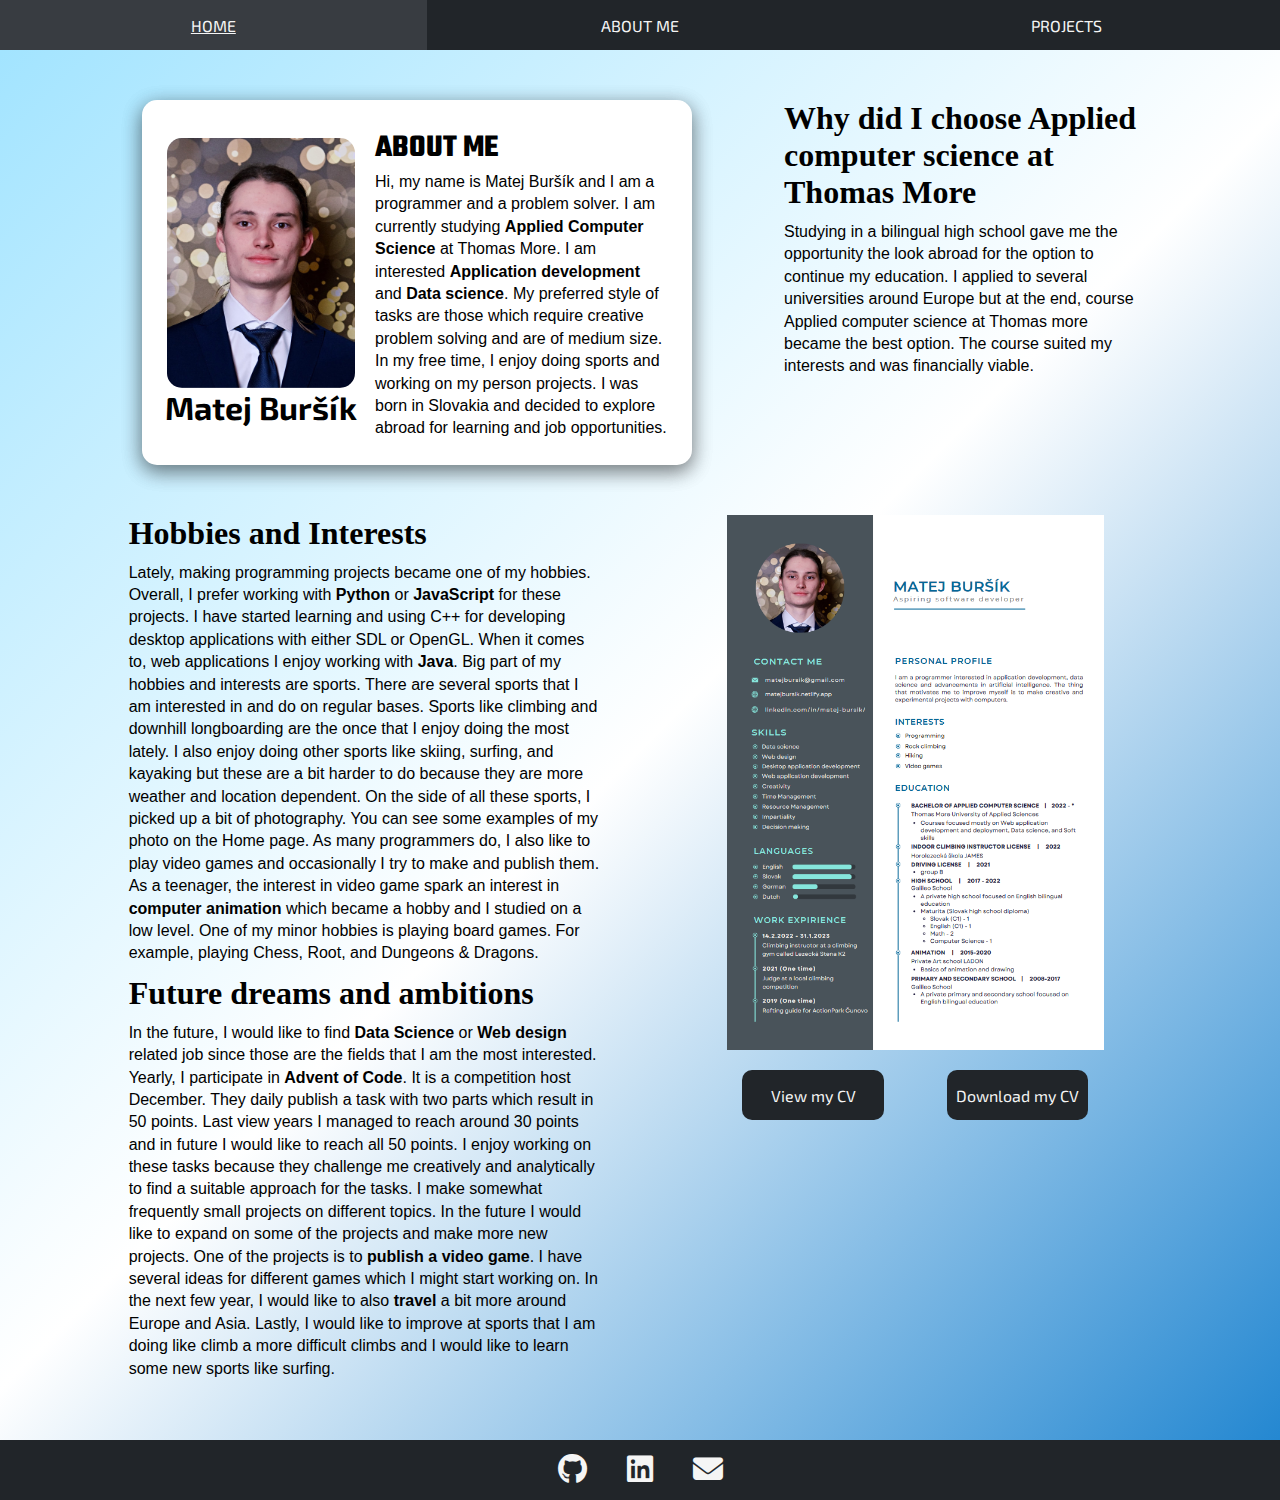
==== about.html @ 6c60d0b0 "updated text in Hobbies and Interests" ====
<!DOCTYPE html>
<html lang="en">
<head>
    <meta charset="UTF-8">
    <meta name="author" content="Matej Buršík">
    <meta name="description" content="Portfolio showcasing information about me and projects that I worked on.">
    <meta name="viewport" content="width=device-width, initial-scale=1.0">
    <link rel="icon" href="assets/favicon.ico">
    <title>About Me</title>
    <link rel="stylesheet" href="css/style.css">
    <link rel="stylesheet" href="css/fonts.css">
    <link rel="stylesheet" href="css/about.css">
    <link rel="stylesheet" href="https://cdnjs.cloudflare.com/ajax/libs/font-awesome/6.2.0/css/all.min.css">
</head>
<body>
    <header>
        <div id="navBar">
            <a href="index.html" class="navButton exo-2">
                <p>HOME</p>
            </a>
            <a href="about.html" class="navButton exo-2">
                <p>ABOUT ME</p>
            </a>
            <a href="projects.html" class="navButton exo-2">
                <p>PROJECTS</p>
            </a>
        </div>
    </header>

    <section id="spacer"></section>

    <section id="profileACS">
        <div id="profileCard">
            <div id="profileMe">
                <img src="assets/profile.jpg" alt="Photo of me">
                <h2 class="exo-2" style="text-align: center;">Matej Buršík</h2>
            </div>
            <div id="profileAbout">
                <h2 class="teko">ABOUT ME</h2>
                <p class="arial">
                    Hi, my name is Matej Buršík and I am a programmer and a problem solver. I am currently studying <span class="bold">Applied Computer Science</span> at Thomas More. 
                    I am interested <span class="bold">Application development</span> and <span class="bold">Data science</span>. 
                    My preferred style of tasks are those which require creative problem solving and are of medium size. 
                    In my free time, I enjoy doing sports and working on my person projects. I was born in Slovakia and decided to explore abroad for learning and job opportunities.
                </p>
            </div>
        </div>

        <div id="ACS">
            <h2>Why did I choose Applied computer science at Thomas&nbspMore</h2>
            <p class="arial">
                Studying in a bilingual high school gave me the opportunity the look abroad for the option to continue my education. I applied to several universities around Europe but at 
                the end, course Applied computer science at Thomas more became the best option. The course suited my interests and was financially viable. 
            </p>
        </div>
    </section>

    <section id="PHIF">
        <div id="HIF">
            <div>
                <h2>Hobbies and Interests</h2>
                <p class="arial">
                    Lately, making programming projects became one of my hobbies. Overall, I prefer working with <span class="bold">Python</span> or <span class="bold">JavaScript</span> for these projects. 
                    I have started learning and using C++ for developing desktop applications with either SDL or OpenGL. 
                    When it comes to, web applications I enjoy working with <span class="bold">Java</span>. Big part of my hobbies and interests are sports. 
                    There are several sports that I am interested in and do on regular bases. Sports like climbing and downhill longboarding are the once that I enjoy doing the most lately. 
                    I also enjoy doing other sports like skiing, surfing, and kayaking but these are a bit harder to do because they are more weather and location dependent. On the side of all these sports, I picked up a bit of photography. 
                    You can see some examples of my photo on the Home page. As many programmers do, I also like to play video games and occasionally I try to make and publish them. 
                    As a teenager, the interest in video game spark an interest in <span class="bold">computer animation</span> which became a hobby and I studied on a low level. 
                    One of my minor hobbies is playing board games. For example, playing Chess, Root, and Dungeons & Dragons.
                </p>
            </div>
            <div>
                <h2>Future dreams and ambitions</h2>
                <p class="arial">
                    In the future, I would like to find <span class="bold">Data Science</span> or <span class="bold">Web design</span> related job since those are the fields that I am the most interested.
                    Yearly, I participate in <span class="bold"><a href="https://adventofcode.com/">Advent of Code</a></span>. It is a competition host December. They daily publish a task with two parts which result in 50 points.
                    Last view years I managed to reach around 30 points and in future I would like to reach all 50 points. I enjoy working on these tasks because they challenge me 
                    creatively and analytically to find a suitable approach for the tasks.
                    I make somewhat frequently small projects on different topics. In the future I would like to expand on some of the projects and make more new projects.
                    One of the projects is to <span class="bold">publish a video game</span>. I have several ideas for different games which I might start working on.
                    In the next few year, I would like to also <span class="bold">travel</span> a bit more around Europe and Asia.
                    Lastly, I would like to improve at sports that I am doing like climb a more difficult climbs and I would like to learn some new sports like surfing.
                </p>
            </div>
        </div>

        <div id="cv">
            <img src="assets/miniCV.png" alt="photo of my CV">
            <div id="cvButtons">
                <a href="matej_bursik_CV.html" class="cvButton exo-2" target="_blank">
                    <p>View my CV</p>
                </a>
                <a href="assets/matej_bursik_CV.pdf" class="cvButton exo-2" download>
                    <p>Download my CV</p>
                </a>
            </div>
        </div>
    </section>

    <footer>
        <div id="foot">
            <div class="footButton">
                <a href="https://github.com/MatejBursik" target="_blank">
                    <i class="fa-brands fa-github"></i>
                </a>
            </div>
            <div class="footButton">
                <a href="https://www.linkedin.com/in/matej-bursik/" target="_blank">
                    <i class="fa-brands fa-linkedin"></i>
                </a>
            </div>
            <div class="footButton">
                <a href="mailto:matejbursik@gmail.com">
                    <i class="fa-solid fa-envelope"></i>
                </a>
            </div>
        </div>
    </footer>
</body>
</html>
---- css/style.css ----
*{
    margin: 0;
    padding: 0;
    box-sizing: border-box;
    transition: all 0.2s;
}

body{
    background: rgb(159,227,255);
    background: linear-gradient(135deg, rgba(159,227,255,1) 0%, rgba(255,255,255,1) 50%, rgba(26,130,207,1) 100%);
    /*
    background: rgb(159,227,255);
    background: linear-gradient(90deg, rgba(159,227,255,1) 0%, rgba(255,255,255,1) 50%, rgba(0,93,162,1) 100%);
    */
}

header,
footer{
    z-index: 99;
}

header{
    position: fixed;
    width: 100%;
}

#spacer{
    height: 50px;
    margin: 0;
    padding: 0;
}

#navBar{
    display: flex;
    width: 100%;
    height: 50px;
    flex-direction: row;
    background-color: #212529;
}

a{
    text-decoration: none;
}

#navBar a:hover{
    text-decoration: underline;
}

.navButton{
    display: flex;
    width: 100%;
    max-height: 100%;
    justify-content: center;
    align-items: center;
    color: whitesmoke;
}

.navButton:hover{
    background-color: #383c41;
}

#foot{
    display: flex;
    width: 100%;
    height: 60px;
    flex-direction: row;
    justify-content: center;
    background-color: #212529;
}

.footButton{
    display: flex;
    justify-content: center;
    align-items: center;
    margin: 20px;
}

.footButton a{
    font-size: 30px;
    color: #f5f5f5;
}

.footButton a:hover{
    color: #808080;
}

.bold{
    font-weight: bolder;
}
---- css/fonts.css ----
@import url('https://fonts.googleapis.com/css2?family=Exo+2:ital,wght@0,100..900;1,100..900&display=swap');
@import url('https://fonts.googleapis.com/css2?family=Quicksand:wght@300..700&display=swap');
@import url('https://fonts.googleapis.com/css2?family=Teko:wght@300..700&display=swap');
@import url('https://fonts.googleapis.com/css2?family=Libre+Baskerville:ital,wght@0,400;0,700;1,400&display=swap');

.exo-2{
    font-family: "Exo 2", sans-serif;
}

.quicksand{
    font-family: "Quicksand", sans-serif;
}

.teko{
    font-family: "Teko", sans-serif;
    font-size: large;
}

.monospace{
    font-family: monospace;
}

.arial{
    font-family: Arial, Helvetica, sans-serif;
}
---- css/about.css ----
section{
    margin: 50px;
}

#profileACS{
    display: flex;
    justify-content: space-evenly;
}

#profileCard{
    display: flex;
    flex-direction: row;
    justify-content: center;
    align-items: center;
    max-width: 550px;
    padding: 15px;
    border-radius: 15px;
    background-color: white;
    box-shadow: 0 6px 20px 0 rgba(0, 0, 0, 0.3), 0 6px 20px 0 rgba(0, 0, 0, 0.3);
}

#profileCard h2,
#HIF h2,
#ACS h2{
    font-size: xx-large;
}

#profileCard p,
#HIF p,
#ACS p{
    font-size: medium;
    line-height: 1.4;
}

#profileMe{
    display: flex;
    flex-direction: column;
    align-items: center;
    width: 40%;
}

#profileMe img{
    max-width: 90%;
    border-radius: 15px;
}

#profileAbout{
    width: 60%;
    padding: 10px;
}

#profileAbout a,
#HIF a{
    color: black;
}

#profileAbout a:hover,
#HIF a:hover{
    color: #2c00a5;
    text-decoration: underline;
}

#PHIF{
    display: flex;
    justify-content: space-evenly;
}

#cv{
    display: flex;
    flex-direction: column;
    width: 40%;
    align-items: center;
}

#cv img{
    max-width: 80%;
}

#cvButtons{
    width: 100%;
    display: flex;
    flex-direction: row;
    justify-content: space-evenly;
    margin-top: 20px;
}

.cvButton{
    width: 30%;
    height: 50px;
    display: flex;
    justify-content: center;
    align-items: center;
    text-align: center;
    border-radius: 10px;
    padding: 5px;
    background-color: #212529;
    color: whitesmoke;
}

.cvButton:hover{
    background-color: #383c41;
    text-decoration: underline;
}

#HIF{
    width: 40%;
    display: flex;
    flex-direction: column;
    justify-content: space-evenly;
}

#ACS{
    width: 30%;
}

#HIF h2,
#HIF p,
#ACS h2,
#ACS p{
    margin-bottom: 10px;
}

@media screen and (max-width: 1250px){
    #PHIF{
        display: flex;
        flex-direction: column-reverse;
        align-content: space-between;
    }

    #cv{
        width: 70%;
        margin: auto;
    }

    #HIF{
        width: 80%;
        padding-top: 50px;
        margin: auto;
    }
}

@media screen and (max-width: 1045px){
    #profileACS{
        flex-direction: column;
    }

    #ACS{
        width: 80%;
        margin: auto;
        margin-top: 25px;
    }

    #ACS h2{
        text-align: center;
    }

    #profileCard{
        margin: auto;
    }

    #cv{
        width: 75%;
    }

    .cvButton{
        width: 40%;
    }
}

@media screen and (max-width: 575px){
    section{
        margin: 20px;
    }

    #profileCard{
        display: flex;
        flex-direction: column;
        align-items: center;
    }

    #profileMe{
        display: flex;
        flex-direction: column-reverse;
        width: 90%;
    }
    
    #profileMe img{
        max-width: 50%;
        border-radius: 10px;
    }
    
    #profileAbout{
        display: flex;
        flex-direction: column;
        align-items: center;
        width: 90%;
    }

    #ACS,
    #HIF{
        width: 90%;
    }
}

@media screen and (max-width: 505px){
    #cvButtons{
        display: flex;
        flex-direction: column;
        margin-top: 0px;
    }
    
    .cvButton{
        width: 70%;
        margin: auto;
        margin-top: 20px;
    }
}
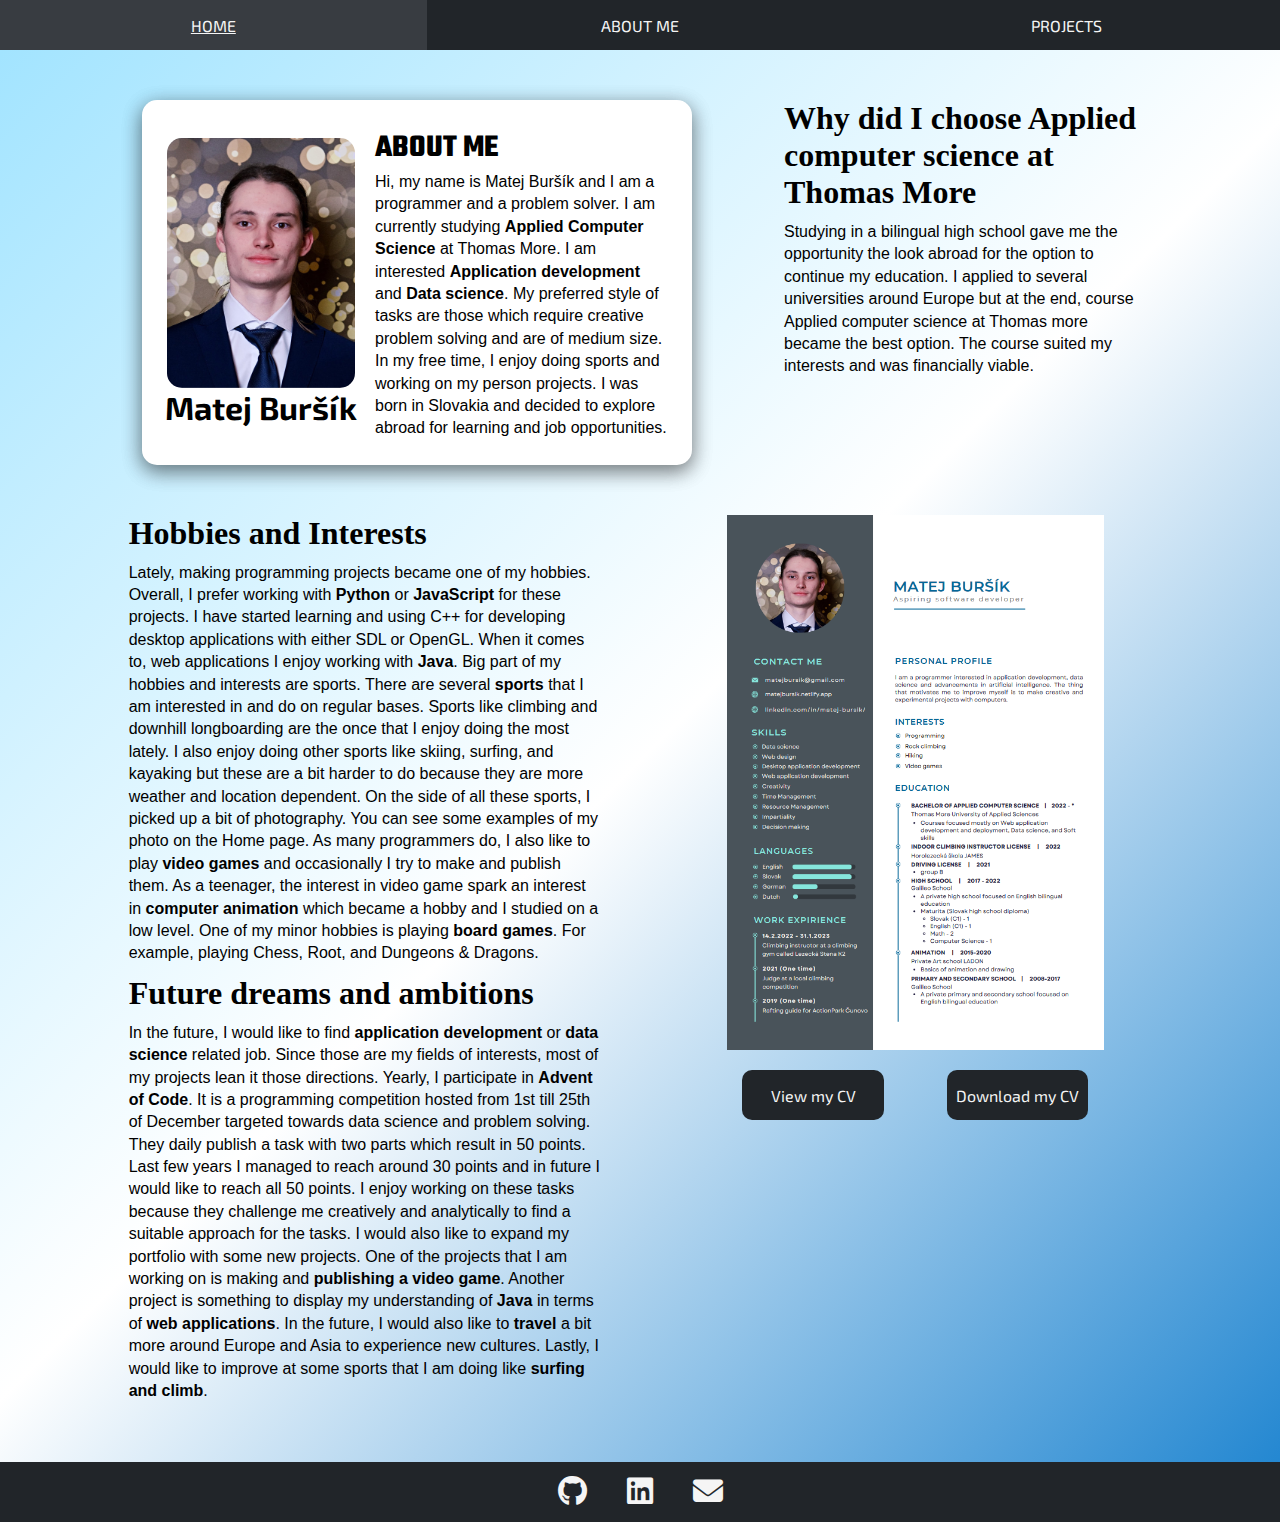
==== commit 86241dc4: "updated text in Future dreams and Ambitions" ====
--- a/about.html
+++ b/about.html
@@ -63,24 +63,24 @@
                     Lately, making programming projects became one of my hobbies. Overall, I prefer working with <span class="bold">Python</span> or <span class="bold">JavaScript</span> for these projects. 
                     I have started learning and using C++ for developing desktop applications with either SDL or OpenGL. 
                     When it comes to, web applications I enjoy working with <span class="bold">Java</span>. Big part of my hobbies and interests are sports. 
-                    There are several sports that I am interested in and do on regular bases. Sports like climbing and downhill longboarding are the once that I enjoy doing the most lately. 
+                    There are several <span class="bold">sports</span> that I am interested in and do on regular bases. Sports like climbing and downhill longboarding are the once that I enjoy doing the most lately. 
                     I also enjoy doing other sports like skiing, surfing, and kayaking but these are a bit harder to do because they are more weather and location dependent. On the side of all these sports, I picked up a bit of photography. 
-                    You can see some examples of my photo on the Home page. As many programmers do, I also like to play video games and occasionally I try to make and publish them. 
+                    You can see some examples of my photo on the Home page. As many programmers do, I also like to play <span class="bold">video games</span> and occasionally I try to make and publish them. 
                     As a teenager, the interest in video game spark an interest in <span class="bold">computer animation</span> which became a hobby and I studied on a low level. 
-                    One of my minor hobbies is playing board games. For example, playing Chess, Root, and Dungeons & Dragons.
+                    One of my minor hobbies is playing <span class="bold">board games</span>. For example, playing Chess, Root, and Dungeons & Dragons.
                 </p>
             </div>
             <div>
                 <h2>Future dreams and ambitions</h2>
                 <p class="arial">
-                    In the future, I would like to find <span class="bold">Data Science</span> or <span class="bold">Web design</span> related job since those are the fields that I am the most interested.
-                    Yearly, I participate in <span class="bold"><a href="https://adventofcode.com/">Advent of Code</a></span>. It is a competition host December. They daily publish a task with two parts which result in 50 points.
-                    Last view years I managed to reach around 30 points and in future I would like to reach all 50 points. I enjoy working on these tasks because they challenge me 
-                    creatively and analytically to find a suitable approach for the tasks.
-                    I make somewhat frequently small projects on different topics. In the future I would like to expand on some of the projects and make more new projects.
-                    One of the projects is to <span class="bold">publish a video game</span>. I have several ideas for different games which I might start working on.
-                    In the next few year, I would like to also <span class="bold">travel</span> a bit more around Europe and Asia.
-                    Lastly, I would like to improve at sports that I am doing like climb a more difficult climbs and I would like to learn some new sports like surfing.
+                    In the future, I would like to find <span class="bold">application development</span> or <span class="bold">data science</span> related job. Since those are my fields of interests, most of my projects lean it those directions. 
+                    Yearly, I participate in <span class="bold">Advent of Code</span>. It is a programming competition hosted from 1st till 25th of December targeted towards data science and problem solving. 
+                    They daily publish a task with two parts which result in 50 points. Last few years I managed to reach around 30 points and in future I would like to reach all 50 points. 
+                    I enjoy working on these tasks because they challenge me creatively and analytically to find a suitable approach for the tasks. 
+                    I would also like to expand my portfolio with some new projects. One of the projects that I am working on is making and <span class="bold">publishing a video game</span>. 
+                    Another project is something to display my understanding of <span class="bold">Java</span> in terms of <span class="bold">web applications</span>. 
+                    In the future, I would also like to <span class="bold">travel</span> a bit more around Europe and Asia to experience new cultures. 
+                    Lastly, I would like to improve at some sports that I am doing like <span class="bold">surfing and climb</span>.
                 </p>
             </div>
         </div>
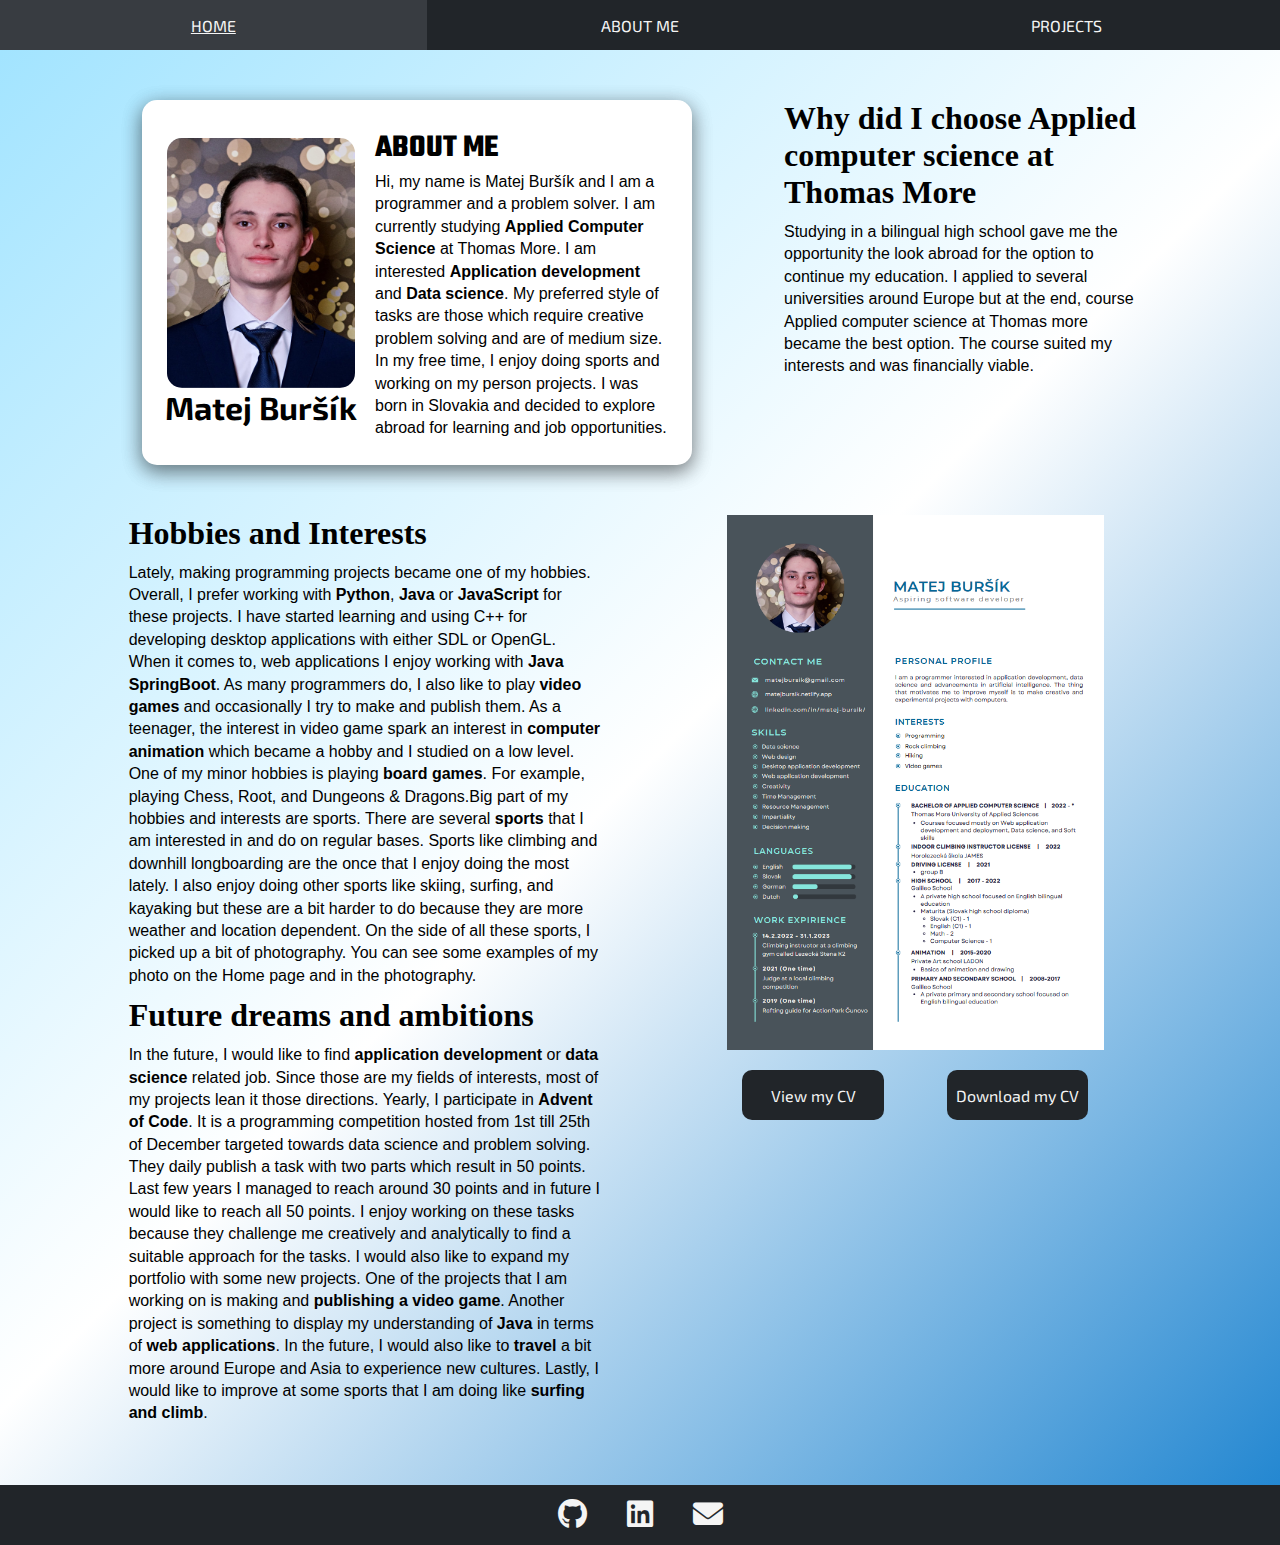
==== commit 6ed14f5a: "updated text in about.html" ====
--- a/about.html
+++ b/about.html
@@ -60,14 +60,14 @@
             <div>
                 <h2>Hobbies and Interests</h2>
                 <p class="arial">
-                    Lately, making programming projects became one of my hobbies. Overall, I prefer working with <span class="bold">Python</span> or <span class="bold">JavaScript</span> for these projects. 
-                    I have started learning and using C++ for developing desktop applications with either SDL or OpenGL. 
-                    When it comes to, web applications I enjoy working with <span class="bold">Java</span>. Big part of my hobbies and interests are sports. 
+                    Lately, making programming projects became one of my hobbies. Overall, I prefer working with <span class="bold">Python</span>, <span class="bold">Java</span> or <span class="bold">JavaScript</span> for these projects. 
+                    I have started learning and using C++ for developing desktop applications with either SDL or OpenGL. When it comes to, web applications I enjoy working with <span class="bold">Java SpringBoot</span>. 
+                    As many programmers do, I also like to play <span class="bold">video games</span> and occasionally I try to make and publish them. 
+                    As a teenager, the interest in video game spark an interest in <span class="bold">computer animation</span> which became a hobby and I studied on a low level. 
+                    One of my minor hobbies is playing <span class="bold">board games</span>. For example, playing Chess, Root, and Dungeons & Dragons.Big part of my hobbies and interests are sports. 
                     There are several <span class="bold">sports</span> that I am interested in and do on regular bases. Sports like climbing and downhill longboarding are the once that I enjoy doing the most lately. 
-                    I also enjoy doing other sports like skiing, surfing, and kayaking but these are a bit harder to do because they are more weather and location dependent. On the side of all these sports, I picked up a bit of photography. 
-                    You can see some examples of my photo on the Home page. As many programmers do, I also like to play <span class="bold">video games</span> and occasionally I try to make and publish them. 
-                    As a teenager, the interest in video game spark an interest in <span class="bold">computer animation</span> which became a hobby and I studied on a low level. 
-                    One of my minor hobbies is playing <span class="bold">board games</span>. For example, playing Chess, Root, and Dungeons & Dragons.
+                    I also enjoy doing other sports like skiing, surfing, and kayaking but these are a bit harder to do because they are more weather and location dependent. 
+                    On the side of all these sports, I picked up a bit of photography. You can see some examples of my photo on the Home page <span> and in the photography</span>.
                 </p>
             </div>
             <div>
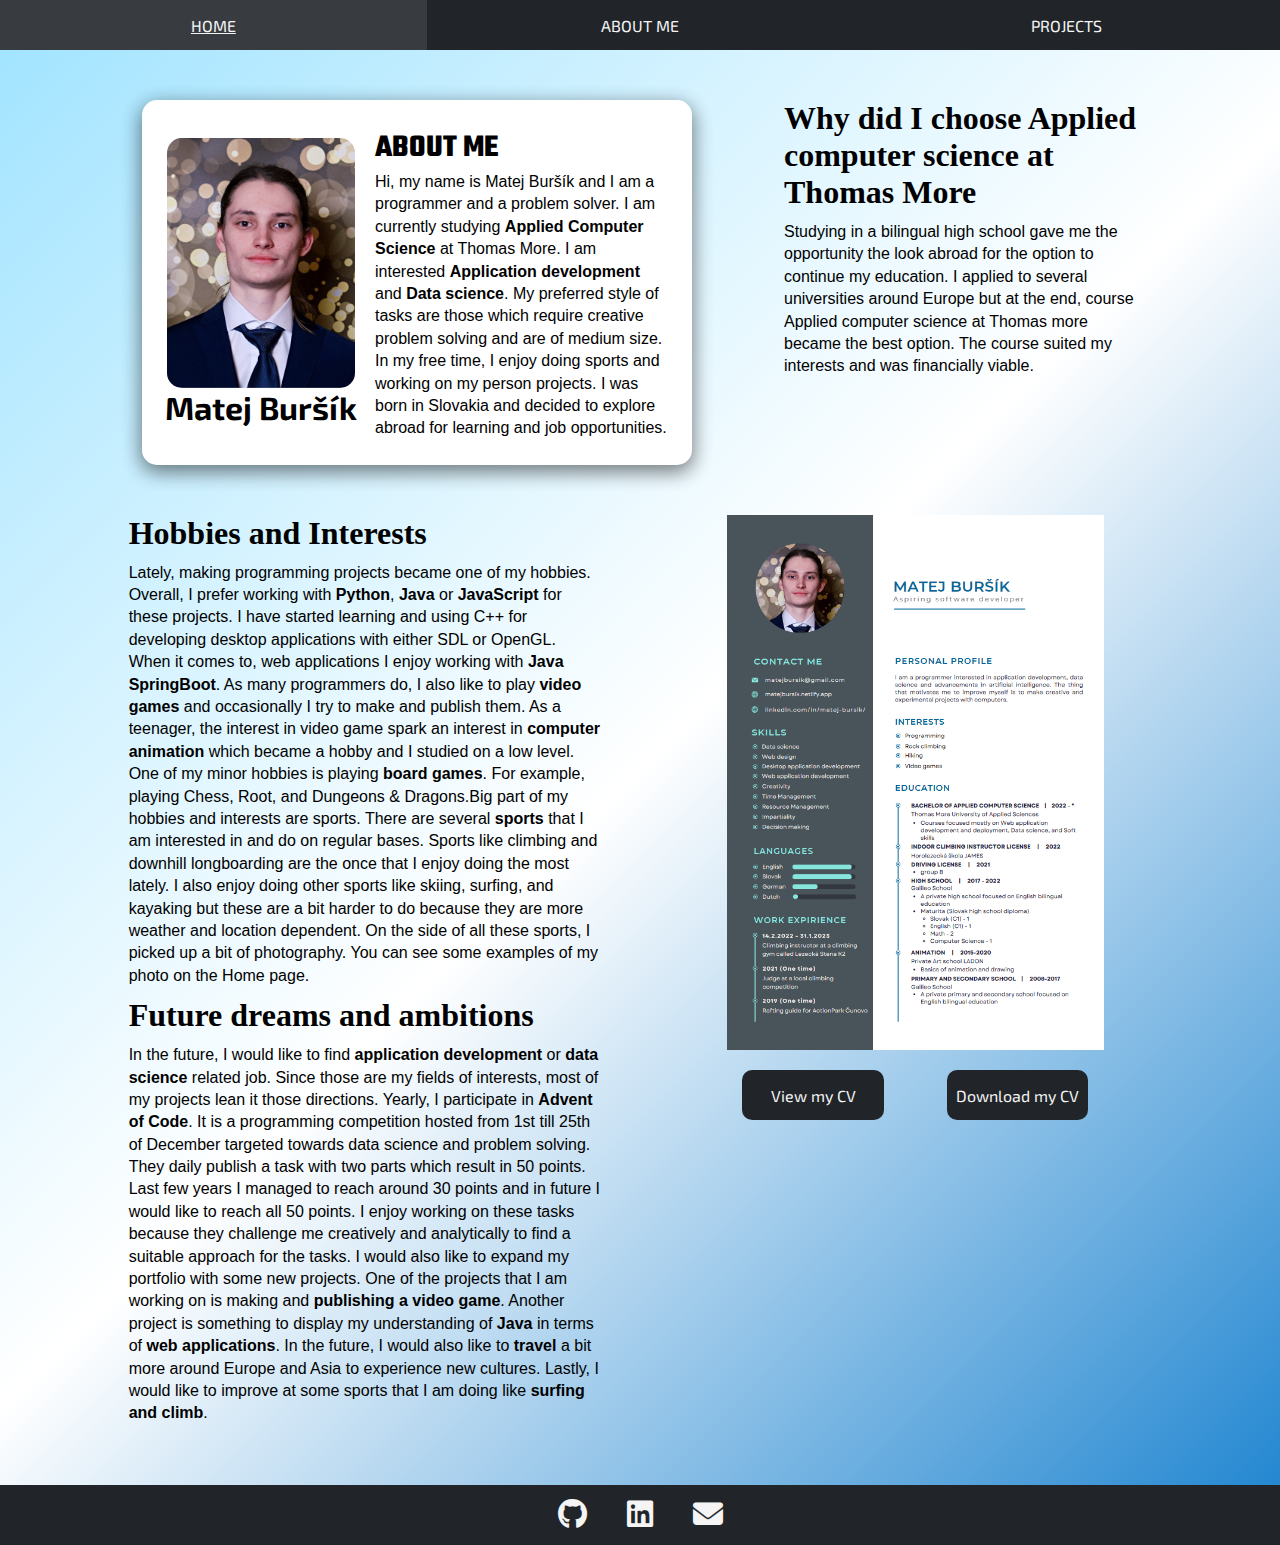
==== commit 9a12b958: "fix" ====
--- a/about.html
+++ b/about.html
@@ -67,7 +67,7 @@
                     One of my minor hobbies is playing <span class="bold">board games</span>. For example, playing Chess, Root, and Dungeons & Dragons.Big part of my hobbies and interests are sports. 
                     There are several <span class="bold">sports</span> that I am interested in and do on regular bases. Sports like climbing and downhill longboarding are the once that I enjoy doing the most lately. 
                     I also enjoy doing other sports like skiing, surfing, and kayaking but these are a bit harder to do because they are more weather and location dependent. 
-                    On the side of all these sports, I picked up a bit of photography. You can see some examples of my photo on the Home page <span> and in the photography</span>.
+                    On the side of all these sports, I picked up a bit of photography. You can see some examples of my photo on the Home page<span style="display: none;"> and in the photography</span>.
                 </p>
             </div>
             <div>
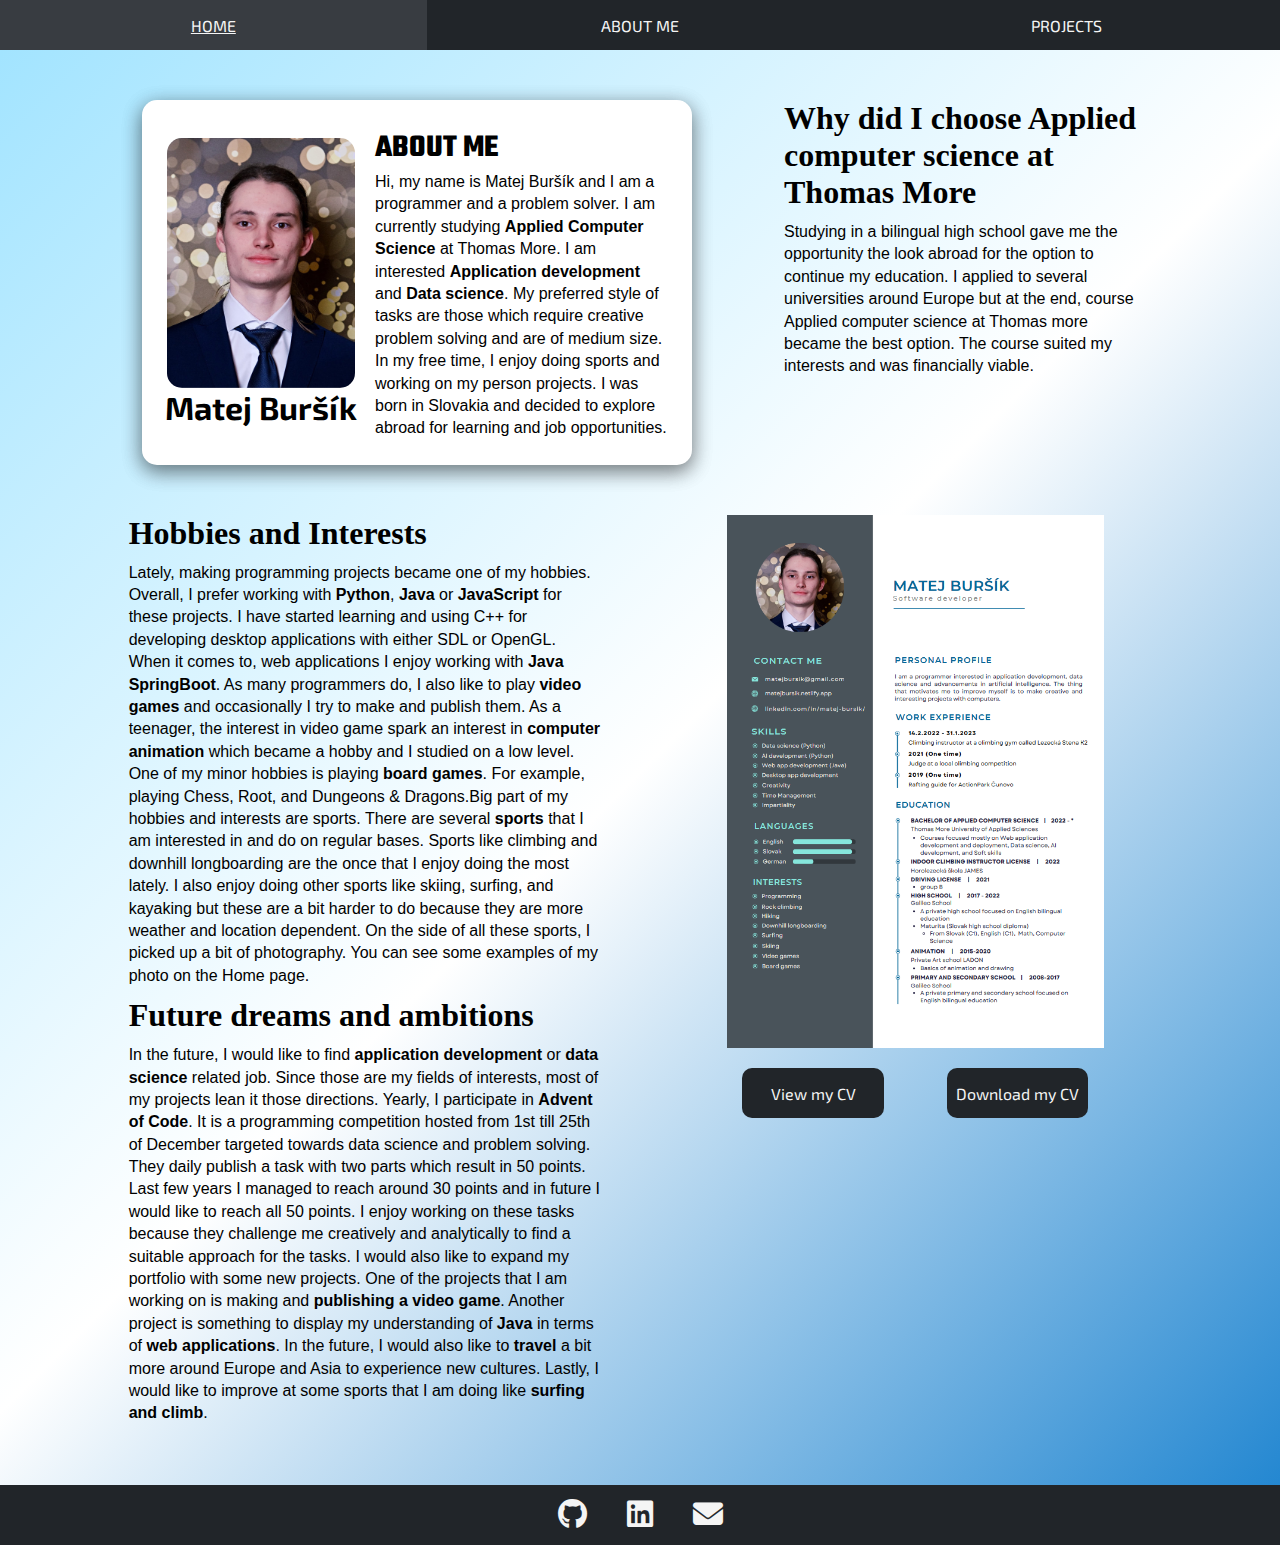
==== commit f68232b0: "updated CV" ====
--- a/about.html
+++ b/about.html
@@ -67,7 +67,7 @@
                     One of my minor hobbies is playing <span class="bold">board games</span>. For example, playing Chess, Root, and Dungeons & Dragons.Big part of my hobbies and interests are sports. 
                     There are several <span class="bold">sports</span> that I am interested in and do on regular bases. Sports like climbing and downhill longboarding are the once that I enjoy doing the most lately. 
                     I also enjoy doing other sports like skiing, surfing, and kayaking but these are a bit harder to do because they are more weather and location dependent. 
-                    On the side of all these sports, I picked up a bit of photography. You can see some examples of my photo on the Home page<span style="display: none;"> and in the photography</span>.
+                    On the side of all these sports, I picked up a bit of photography. You can see some examples of my photo on the Home page<span style="display: none;"> and in the photography portfolio</span>.
                 </p>
             </div>
             <div>
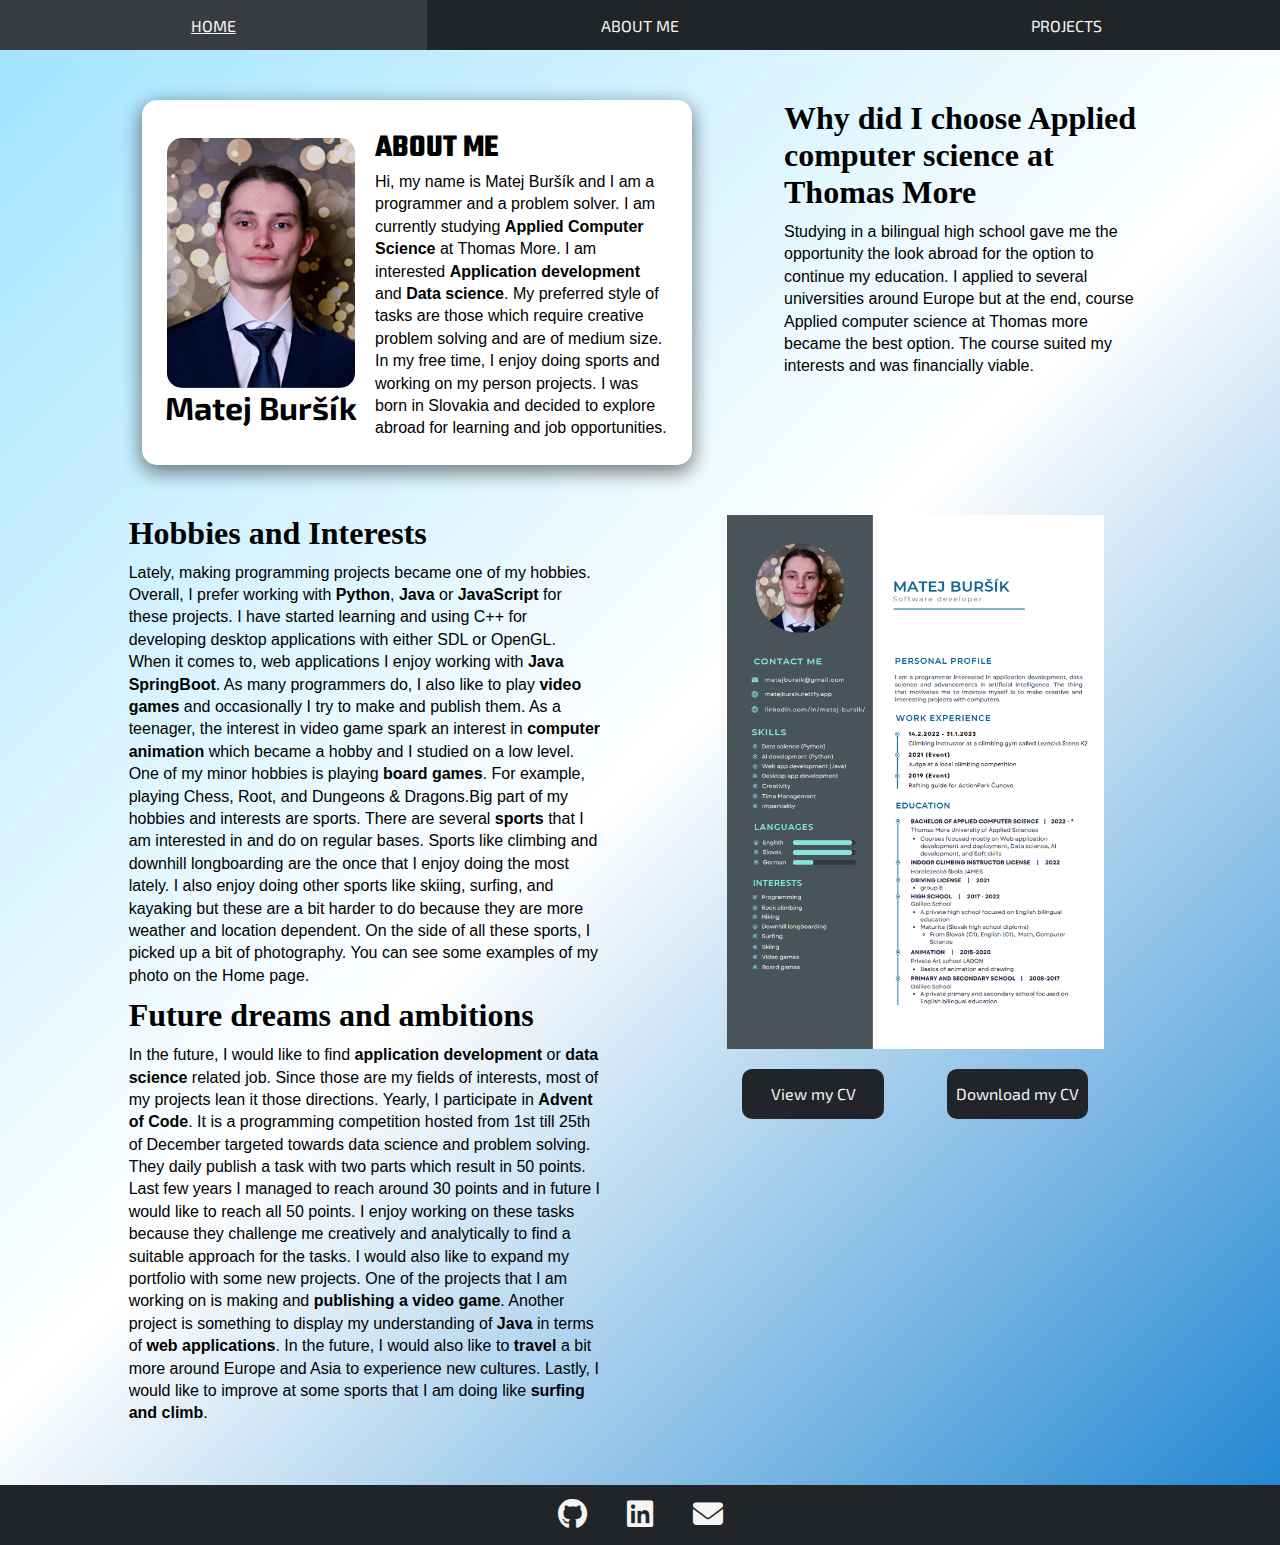
==== commit e35ca205: "deleted photoportfolio" ====
--- a/about.html
+++ b/about.html
@@ -67,7 +67,7 @@
                     One of my minor hobbies is playing <span class="bold">board games</span>. For example, playing Chess, Root, and Dungeons & Dragons.Big part of my hobbies and interests are sports. 
                     There are several <span class="bold">sports</span> that I am interested in and do on regular bases. Sports like climbing and downhill longboarding are the once that I enjoy doing the most lately. 
                     I also enjoy doing other sports like skiing, surfing, and kayaking but these are a bit harder to do because they are more weather and location dependent. 
-                    On the side of all these sports, I picked up a bit of photography. You can see some examples of my photo on the Home page<span style="display: none;"> and in the photography portfolio</span>.
+                    On the side of all these sports, I picked up a bit of photography. You can see some examples of my photo on the Home page.
                 </p>
             </div>
             <div>
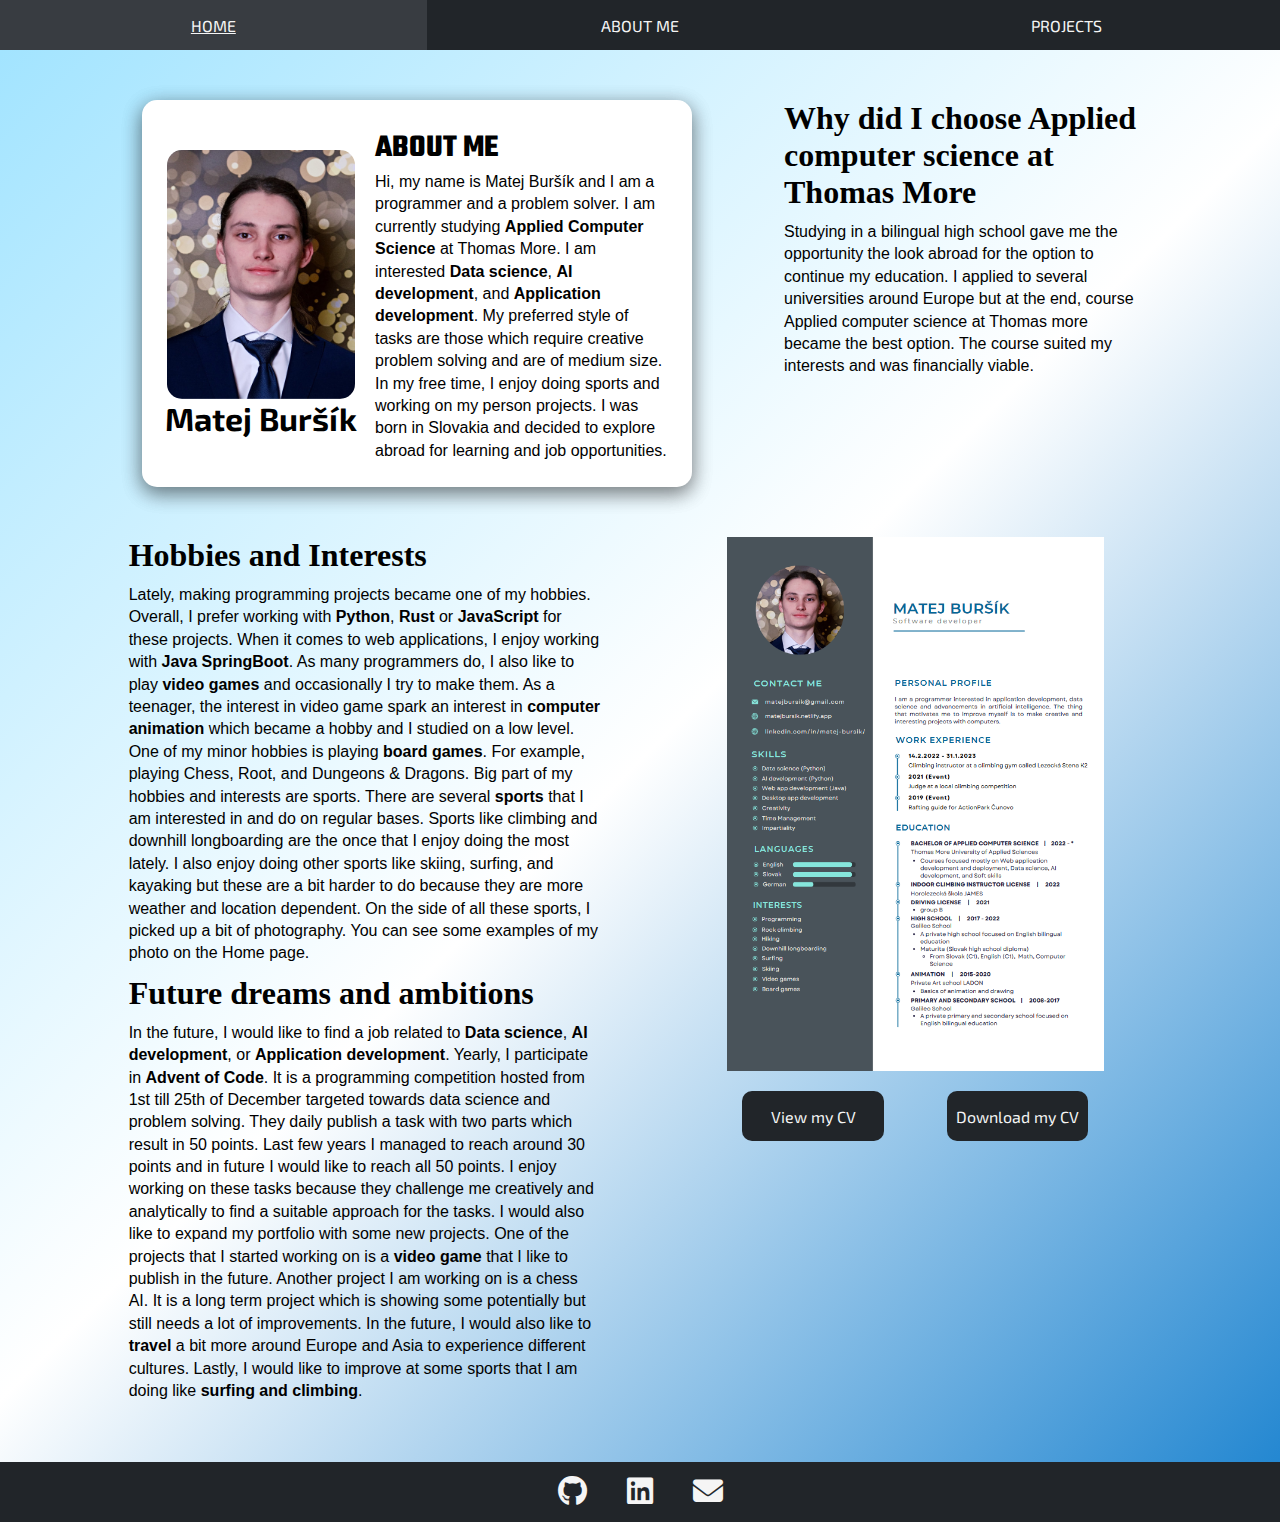
==== commit b5aed9ab: "update some text in about.html" ====
--- a/about.html
+++ b/about.html
@@ -39,7 +39,7 @@
                 <h2 class="teko">ABOUT ME</h2>
                 <p class="arial">
                     Hi, my name is Matej Buršík and I am a programmer and a problem solver. I am currently studying <span class="bold">Applied Computer Science</span> at Thomas More. 
-                    I am interested <span class="bold">Application development</span> and <span class="bold">Data science</span>. 
+                    I am interested <span class="bold">Data science</span>, <span class="bold">AI development</span>, and <span class="bold">Application development</span>. 
                     My preferred style of tasks are those which require creative problem solving and are of medium size. 
                     In my free time, I enjoy doing sports and working on my person projects. I was born in Slovakia and decided to explore abroad for learning and job opportunities.
                 </p>
@@ -60,11 +60,11 @@
             <div>
                 <h2>Hobbies and Interests</h2>
                 <p class="arial">
-                    Lately, making programming projects became one of my hobbies. Overall, I prefer working with <span class="bold">Python</span>, <span class="bold">Java</span> or <span class="bold">JavaScript</span> for these projects. 
-                    I have started learning and using C++ for developing desktop applications with either SDL or OpenGL. When it comes to, web applications I enjoy working with <span class="bold">Java SpringBoot</span>. 
-                    As many programmers do, I also like to play <span class="bold">video games</span> and occasionally I try to make and publish them. 
+                    Lately, making programming projects became one of my hobbies. Overall, I prefer working with <span class="bold">Python</span>, <span class="bold">Rust</span> or <span class="bold">JavaScript</span> for these projects. 
+                    When it comes to web applications, I enjoy working with <span class="bold">Java SpringBoot</span>. 
+                    As many programmers do, I also like to play <span class="bold">video games</span> and occasionally I try to make them. 
                     As a teenager, the interest in video game spark an interest in <span class="bold">computer animation</span> which became a hobby and I studied on a low level. 
-                    One of my minor hobbies is playing <span class="bold">board games</span>. For example, playing Chess, Root, and Dungeons & Dragons.Big part of my hobbies and interests are sports. 
+                    One of my minor hobbies is playing <span class="bold">board games</span>. For example, playing Chess, Root, and Dungeons & Dragons. Big part of my hobbies and interests are sports. 
                     There are several <span class="bold">sports</span> that I am interested in and do on regular bases. Sports like climbing and downhill longboarding are the once that I enjoy doing the most lately. 
                     I also enjoy doing other sports like skiing, surfing, and kayaking but these are a bit harder to do because they are more weather and location dependent. 
                     On the side of all these sports, I picked up a bit of photography. You can see some examples of my photo on the Home page.
@@ -73,14 +73,14 @@
             <div>
                 <h2>Future dreams and ambitions</h2>
                 <p class="arial">
-                    In the future, I would like to find <span class="bold">application development</span> or <span class="bold">data science</span> related job. Since those are my fields of interests, most of my projects lean it those directions. 
+                    In the future, I would like to find a job related to <span class="bold">Data science</span>, <span class="bold">AI development</span>, or <span class="bold">Application development</span>. 
                     Yearly, I participate in <span class="bold">Advent of Code</span>. It is a programming competition hosted from 1st till 25th of December targeted towards data science and problem solving. 
                     They daily publish a task with two parts which result in 50 points. Last few years I managed to reach around 30 points and in future I would like to reach all 50 points. 
                     I enjoy working on these tasks because they challenge me creatively and analytically to find a suitable approach for the tasks. 
-                    I would also like to expand my portfolio with some new projects. One of the projects that I am working on is making and <span class="bold">publishing a video game</span>. 
-                    Another project is something to display my understanding of <span class="bold">Java</span> in terms of <span class="bold">web applications</span>. 
-                    In the future, I would also like to <span class="bold">travel</span> a bit more around Europe and Asia to experience new cultures. 
-                    Lastly, I would like to improve at some sports that I am doing like <span class="bold">surfing and climb</span>.
+                    I would also like to expand my portfolio with some new projects. One of the projects that I started working on is a <span class="bold">video game</span> that I like to publish in the future. 
+                    Another project I am working on is a chess AI. It is a long term project which is showing some potentially but still needs a lot of improvements. 
+                    In the future, I would also like to <span class="bold">travel</span> a bit more around Europe and Asia to experience different cultures. 
+                    Lastly, I would like to improve at some sports that I am doing like <span class="bold">surfing and climbing</span>.
                 </p>
             </div>
         </div>
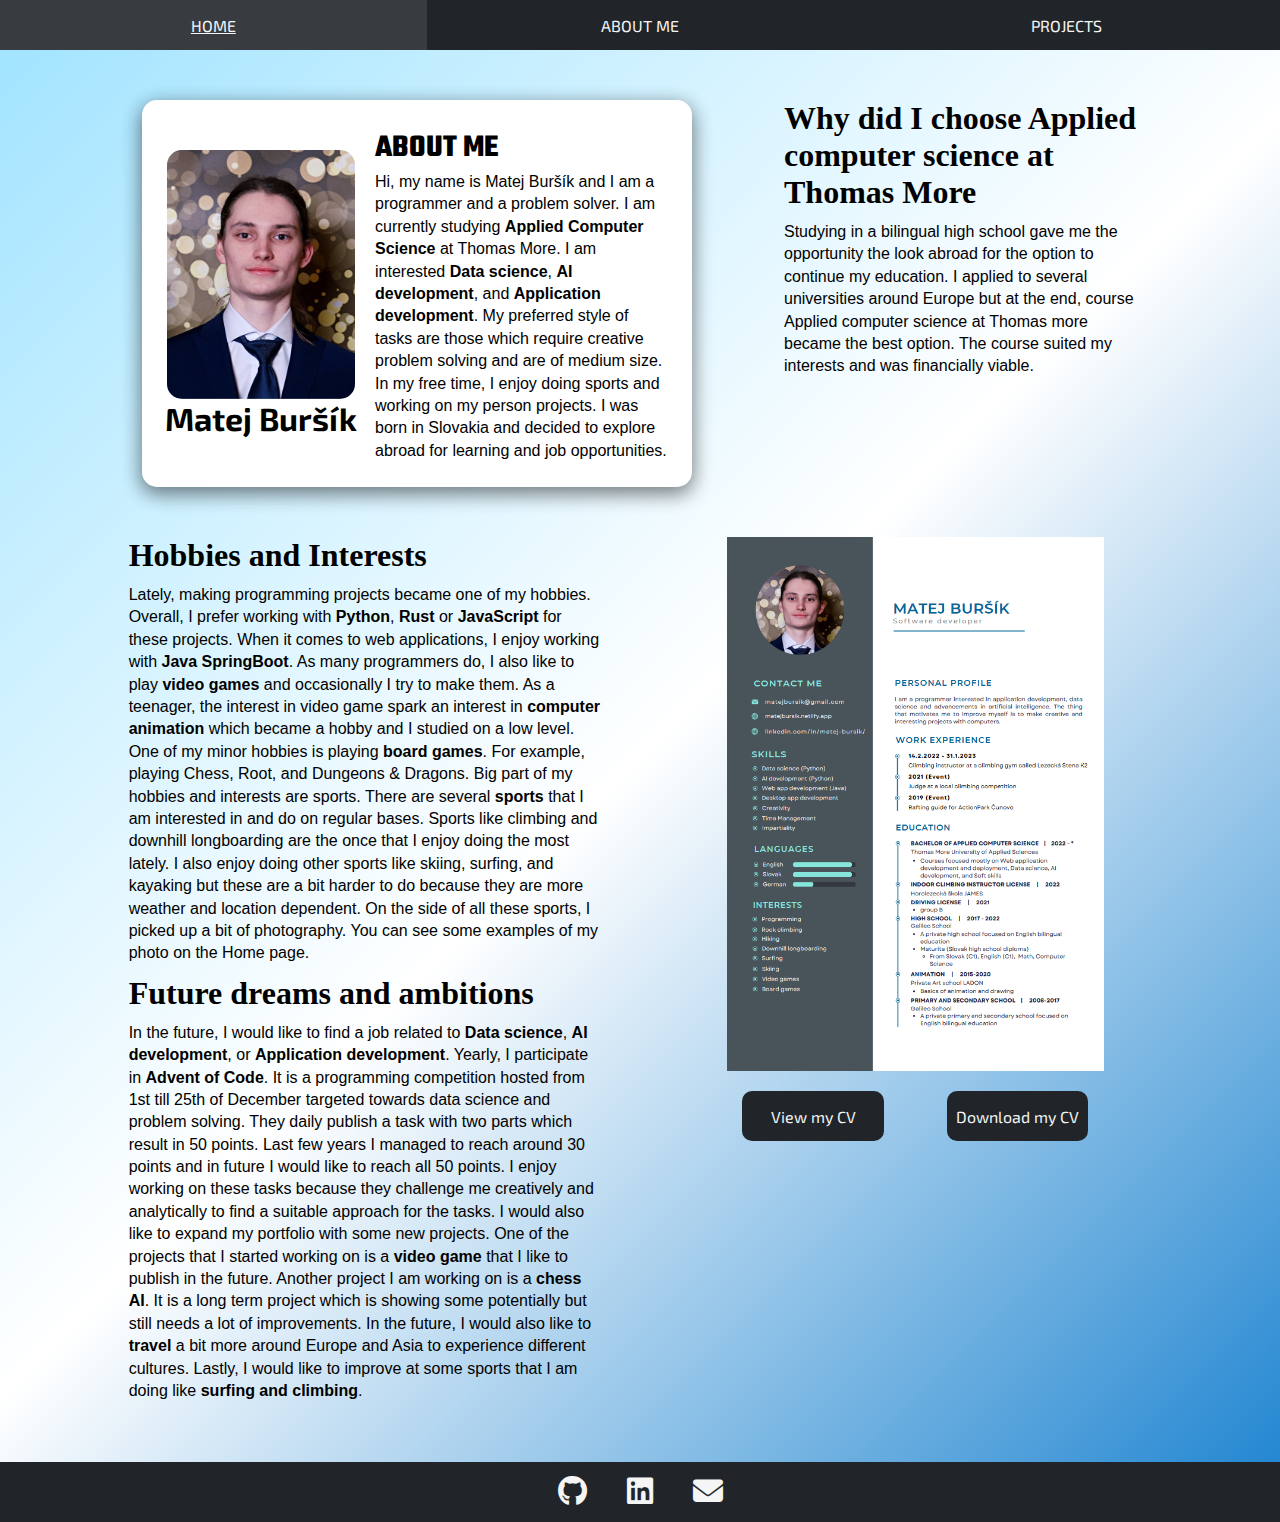
==== commit 35e8e207: "update some text in about.html" ====
--- a/about.html
+++ b/about.html
@@ -78,7 +78,7 @@
                     They daily publish a task with two parts which result in 50 points. Last few years I managed to reach around 30 points and in future I would like to reach all 50 points. 
                     I enjoy working on these tasks because they challenge me creatively and analytically to find a suitable approach for the tasks. 
                     I would also like to expand my portfolio with some new projects. One of the projects that I started working on is a <span class="bold">video game</span> that I like to publish in the future. 
-                    Another project I am working on is a chess AI. It is a long term project which is showing some potentially but still needs a lot of improvements. 
+                    Another project I am working on is a <span class="bold">chess AI</span>. It is a long term project which is showing some potentially but still needs a lot of improvements. 
                     In the future, I would also like to <span class="bold">travel</span> a bit more around Europe and Asia to experience different cultures. 
                     Lastly, I would like to improve at some sports that I am doing like <span class="bold">surfing and climbing</span>.
                 </p>
